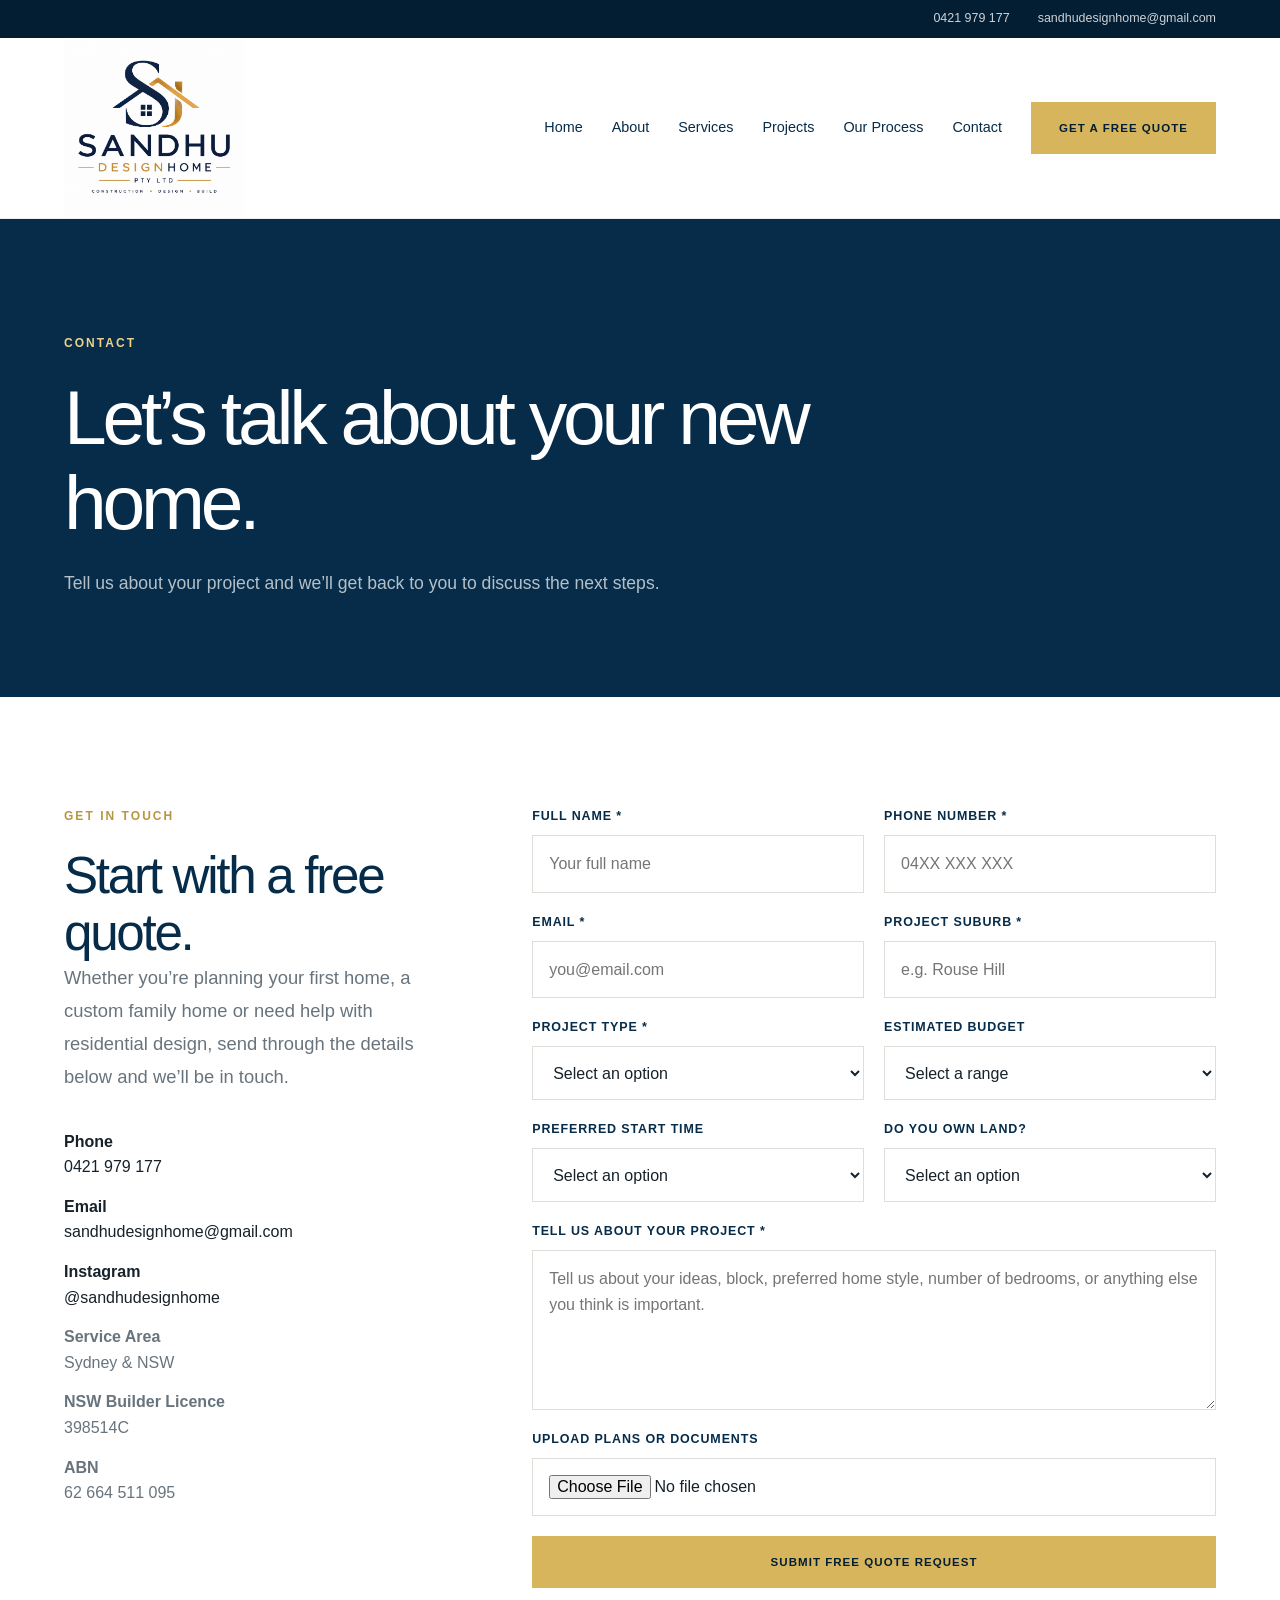
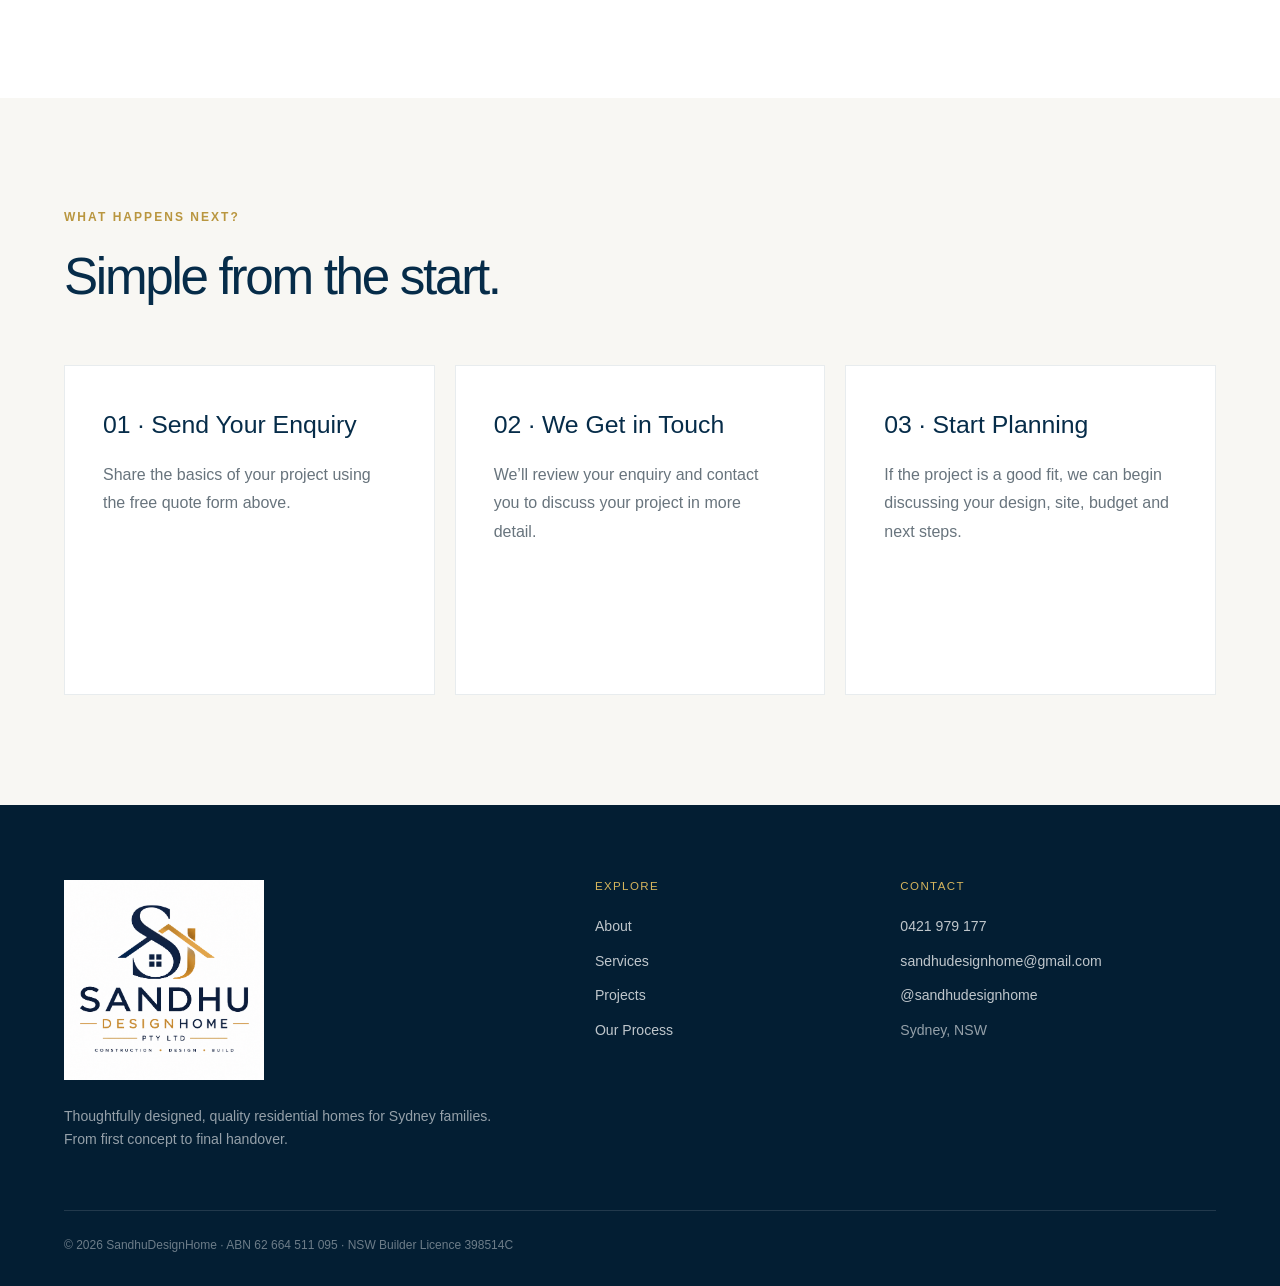
==== contact/index.html @ 260c55b7 "Add files via upload" ====
<!doctype html>
<html lang="en-AU">

<head>
    <meta charset="utf-8">
    <meta name="viewport" content="width=device-width, initial-scale=1">

    <title>Contact | SandhuDesignHome</title>

    <meta name="description"
        content="Contact SandhuDesignHome for a free quote on your new residential home build or home design project in Sydney and NSW.">

    <link rel="stylesheet" href="../assets/style.css">
</head>

<body>

    <!-- TOP BAR -->

    <div class="top">
        <div class="wrap">

            <a href="tel:+61421979177">
                0421 979 177
            </a>

            <a href="mailto:sandhudesignhome@gmail.com">
                sandhudesignhome@gmail.com
            </a>

        </div>
    </div>


    <!-- NAVIGATION -->

    <nav class="nav">

        <div class="wrap navin">

            <a class="brand" href="../">
                <img
                    src="../assets/images/logo.png"
                    alt="SandhuDesignHome">
            </a>

            <button
                class="menu"
                aria-label="Menu">
                ☰
            </button>

            <div class="links">

                <a href="../">
                    Home
                </a>

                <a href="../about/">
                    About
                </a>

                <a href="../services/">
                    Services
                </a>

                <a href="../projects/">
                    Projects
                </a>

                <a href="../process/">
                    Our Process
                </a>

                <a href="../contact/">
                    Contact
                </a>

                <a
                    class="btn"
                    href="../contact/">
                    Get a Free Quote
                </a>

            </div>

        </div>

    </nav>


    <!-- PAGE HERO -->

    <header class="page-hero">

        <div class="wrap">

            <div class="eyebrow">
                Contact
            </div>

            <h1>
                Let’s talk about
                your new home.
            </h1>

            <p>
                Tell us about your project and we’ll get back to you
                to discuss the next steps.
            </p>

        </div>

    </header>


    <!-- CONTACT + FORM -->

    <section>

        <div class="wrap quote-grid">


            <!-- CONTACT DETAILS -->

            <div class="reveal">

                <div class="eyebrow">
                    Get in touch
                </div>

                <h2>
                    Start with a free quote.
                </h2>

                <p class="lead">
                    Whether you’re planning your first home, a custom family
                    home or need help with residential design, send through
                    the details below and we’ll be in touch.
                </p>


                <div class="contact-details">

                    <a href="tel:+61421979177">
                        <strong>Phone</strong><br>
                        0421 979 177
                    </a>

                    <a href="mailto:sandhudesignhome@gmail.com">
                        <strong>Email</strong><br>
                        sandhudesignhome@gmail.com
                    </a>

                    <a
                        href="https://www.instagram.com/sandhudesignhome/"
                        target="_blank"
                        rel="noopener">

                        <strong>Instagram</strong><br>
                        @sandhudesignhome

                    </a>

                    <p>
                        <strong>Service Area</strong><br>
                        Sydney & NSW
                    </p>

                    <p>
                        <strong>NSW Builder Licence</strong><br>
                        398514C
                    </p>

                    <p>
                        <strong>ABN</strong><br>
                        62 664 511 095
                    </p>

                </div>

            </div>


            <!-- QUOTE FORM -->

            <div class="reveal">

                <form
                    class="quote-form"
                    action="https://formsubmit.co/sandhudesignhome@gmail.com"
                    method="POST"
                    enctype="multipart/form-data">


                    <!-- FORM SETTINGS -->

                    <input
                        type="hidden"
                        name="_subject"
                        value="New SandhuDesignHome Website Enquiry">

                    <input
                        type="hidden"
                        name="_template"
                        value="table">

                    <input
                        type="hidden"
                        name="_captcha"
                        value="false">


                    <!-- NAME -->

                    <div class="field">

                        <label for="name">
                            Full Name *
                        </label>

                        <input
                            type="text"
                            id="name"
                            name="Full Name"
                            required
                            autocomplete="name"
                            placeholder="Your full name">

                    </div>


                    <!-- PHONE -->

                    <div class="field">

                        <label for="phone">
                            Phone Number *
                        </label>

                        <input
                            type="tel"
                            id="phone"
                            name="Phone Number"
                            required
                            autocomplete="tel"
                            placeholder="04XX XXX XXX">

                    </div>


                    <!-- EMAIL -->

                    <div class="field">

                        <label for="email">
                            Email *
                        </label>

                        <input
                            type="email"
                            id="email"
                            name="Email"
                            required
                            autocomplete="email"
                            placeholder="you@email.com">

                    </div>


                    <!-- SUBURB -->

                    <div class="field">

                        <label for="suburb">
                            Project Suburb *
                        </label>

                        <input
                            type="text"
                            id="suburb"
                            name="Project Suburb"
                            required
                            placeholder="e.g. Rouse Hill">

                    </div>


                    <!-- PROJECT TYPE -->

                    <div class="field">

                        <label for="project-type">
                            Project Type *
                        </label>

                        <select
                            id="project-type"
                            name="Project Type"
                            required>

                            <option value="">
                                Select an option
                            </option>

                            <option>
                                New Residential Home Build
                            </option>

                            <option>
                                Home Design
                            </option>

                            <option>
                                Design + Build
                            </option>

                            <option>
                                Not Sure Yet
                            </option>

                        </select>

                    </div>


                    <!-- BUDGET -->

                    <div class="field">

                        <label for="budget">
                            Estimated Budget
                        </label>

                        <select
                            id="budget"
                            name="Estimated Budget">

                            <option value="">
                                Select a range
                            </option>

                            <option>
                                Under $400,000
                            </option>

                            <option>
                                $400,000 - $600,000
                            </option>

                            <option>
                                $600,000 - $800,000
                            </option>

                            <option>
                                $800,000 - $1,000,000
                            </option>

                            <option>
                                $1,000,000+
                            </option>

                            <option>
                                Not Sure Yet
                            </option>

                        </select>

                    </div>


                    <!-- START TIME -->

                    <div class="field">

                        <label for="start-date">
                            Preferred Start Time
                        </label>

                        <select
                            id="start-date"
                            name="Preferred Start Time">

                            <option value="">
                                Select an option
                            </option>

                            <option>
                                As Soon As Possible
                            </option>

                            <option>
                                Within 3 Months
                            </option>

                            <option>
                                3 - 6 Months
                            </option>

                            <option>
                                6 - 12 Months
                            </option>

                            <option>
                                12+ Months
                            </option>

                            <option>
                                Just Researching
                            </option>

                        </select>

                    </div>


                    <!-- LAND STATUS -->

                    <div class="field">

                        <label for="land">
                            Do You Own Land?
                        </label>

                        <select
                            id="land"
                            name="Land Status">

                            <option value="">
                                Select an option
                            </option>

                            <option>
                                Yes
                            </option>

                            <option>
                                No
                            </option>

                            <option>
                                Currently Purchasing
                            </option>

                        </select>

                    </div>


                    <!-- MESSAGE -->

                    <div class="field full">

                        <label for="message">
                            Tell Us About Your Project *
                        </label>

                        <textarea
                            id="message"
                            name="Project Details"
                            required
                            placeholder="Tell us about your ideas, block, preferred home style, number of bedrooms, or anything else you think is important."></textarea>

                    </div>


                    <!-- FILE UPLOAD -->

                    <div class="field full">

                        <label for="plans">
                            Upload Plans or Documents
                        </label>

                        <input
                            type="file"
                            id="plans"
                            name="Plans / Documents"
                            accept=".pdf,.jpg,.jpeg,.png">

                    </div>


                    <!-- SUBMIT -->

                    <div class="field full">

                        <button
                            class="btn"
                            type="submit">

                            Submit Free Quote Request

                        </button>

                    </div>

                </form>

            </div>

        </div>

    </section>


    <!-- WHAT HAPPENS NEXT -->

    <section class="soft">

        <div class="wrap">

            <div class="eyebrow">
                What happens next?
            </div>

            <h2>
                Simple from the start.
            </h2>

            <div class="cards">

                <article class="card reveal">
                    <div class="pad">

                        <h3>
                            01 · Send Your Enquiry
                        </h3>

                        <p>
                            Share the basics of your project using the
                            free quote form above.
                        </p>

                    </div>
                </article>


                <article class="card reveal">
                    <div class="pad">

                        <h3>
                            02 · We Get in Touch
                        </h3>

                        <p>
                            We’ll review your enquiry and contact you to
                            discuss your project in more detail.
                        </p>

                    </div>
                </article>


                <article class="card reveal">
                    <div class="pad">

                        <h3>
                            03 · Start Planning
                        </h3>

                        <p>
                            If the project is a good fit, we can begin
                            discussing your design, site, budget and next steps.
                        </p>

                    </div>
                </article>

            </div>

        </div>

    </section>


    <!-- FOOTER -->

    <footer class="footer">

        <div class="wrap">

            <div class="footgrid">

                <div>

                    <img
                        src="../assets/images/logo.png"
                        alt="SandhuDesignHome">

                    <p>
                        Thoughtfully designed, quality residential homes
                        for Sydney families. From first concept to final handover.
                    </p>

                </div>


                <div>

                    <h4>
                        Explore
                    </h4>

                    <a href="../about/">
                        About
                    </a>

                    <a href="../services/">
                        Services
                    </a>

                    <a href="../projects/">
                        Projects
                    </a>

                    <a href="../process/">
                        Our Process
                    </a>

                </div>


                <div>

                    <h4>
                        Contact
                    </h4>

                    <a href="tel:+61421979177">
                        0421 979 177
                    </a>

                    <a href="mailto:sandhudesignhome@gmail.com">
                        sandhudesignhome@gmail.com
                    </a>

                    <a
                        href="https://www.instagram.com/sandhudesignhome/"
                        target="_blank"
                        rel="noopener">
                        @sandhudesignhome
                    </a>

                    <p>
                        Sydney, NSW
                    </p>

                </div>

            </div>


            <div class="legal">

                © 2026 SandhuDesignHome
                · ABN 62 664 511 095
                · NSW Builder Licence 398514C

            </div>

        </div>

    </footer>


    <script src="../assets/script.js"></script>

</body>

</html>
---- assets/style.css ----
/* =========================================================
   SANDHUDESIGNHOME
   Main Website Stylesheet
   ========================================================= */


/* =========================
   BRAND VARIABLES
   ========================= */

:root {
    --navy: #062c49;
    --navy-dark: #031e33;
    --navy-light: #0c3d60;

    --gold: #d6b55d;
    --gold-dark: #b9963f;
    --gold-light: #ead28b;

    --white: #ffffff;
    --off-white: #f8f7f3;
    --soft: #f2f1ed;

    --text: #16212a;
    --muted: #68747d;
    --border: #deded8;

    --max-width: 1240px;
}


/* =========================
   RESET
   ========================= */

* {
    margin: 0;
    padding: 0;
    box-sizing: border-box;
}

html {
    scroll-behavior: smooth;
}

body {
    font-family: Arial, Helvetica, sans-serif;
    background: var(--white);
    color: var(--text);
    line-height: 1.6;
    -webkit-font-smoothing: antialiased;
}

img {
    max-width: 100%;
    display: block;
}

a {
    color: inherit;
    text-decoration: none;
}

button,
input,
textarea,
select {
    font: inherit;
}


/* =========================
   GENERAL LAYOUT
   ========================= */

.wrap {
    width: min(90%, var(--max-width));
    margin: 0 auto;
}

section {
    padding: 110px 0;
}

.soft {
    background: var(--off-white);
}


/* =========================
   TYPOGRAPHY
   ========================= */

h1,
h2,
h3,
h4 {
    color: var(--navy);
    font-weight: 500;
    line-height: 1.1;
}

h1 {
    font-size: clamp(3.3rem, 7vw, 6.8rem);
    letter-spacing: -0.055em;
}

h2 {
    font-size: clamp(2.3rem, 4vw, 4.3rem);
    letter-spacing: -0.045em;
    max-width: 850px;
}

h3 {
    font-size: 1.55rem;
}

p {
    color: var(--muted);
}

.eyebrow {
    color: var(--gold-dark);
    text-transform: uppercase;
    letter-spacing: 0.17em;
    font-size: 0.75rem;
    font-weight: 700;
    margin-bottom: 22px;
}

.lead {
    font-size: 1.15rem;
    max-width: 610px;
    line-height: 1.8;
}


/* =========================
   TOP CONTACT BAR
   ========================= */

.top {
    background: var(--navy-dark);
    color: rgba(255, 255, 255, 0.8);
    font-size: 0.78rem;
}

.top .wrap {
    min-height: 38px;
    display: flex;
    justify-content: flex-end;
    align-items: center;
    gap: 28px;
}

.top a {
    transition: color 0.25s ease;
}

.top a:hover {
    color: var(--gold);
}


/* =========================
   NAVIGATION
   ========================= */

.nav {
    background: rgba(255, 255, 255, 0.97);
    border-bottom: 1px solid rgba(6, 44, 73, 0.08);
    position: sticky;
    top: 0;
    z-index: 1000;
    backdrop-filter: blur(12px);
}

.navin {
    min-height: 88px;
    display: flex;
    align-items: center;
    justify-content: space-between;
}

.brand {
    display: flex;
    align-items: center;
}

.brand img {
    width: 180px;
    height: auto;
}

.links {
    display: flex;
    align-items: center;
    gap: 29px;
}

.links > a:not(.btn) {
    color: var(--navy);
    font-size: 0.9rem;
    position: relative;
}

.links > a:not(.btn)::after {
    content: "";
    position: absolute;
    left: 0;
    bottom: -8px;
    width: 0;
    height: 1px;
    background: var(--gold);
    transition: width 0.25s ease;
}

.links > a:not(.btn):hover::after {
    width: 100%;
}

.menu {
    display: none;
    background: transparent;
    border: 0;
    color: var(--navy);
    font-size: 1.8rem;
    cursor: pointer;
}


/* =========================
   BUTTONS
   ========================= */

.btn {
    display: inline-flex;
    align-items: center;
    justify-content: center;
    min-height: 52px;
    padding: 0 27px;

    background: var(--gold);
    color: var(--navy-dark);

    border: 1px solid var(--gold);

    text-transform: uppercase;
    letter-spacing: 0.09em;
    font-size: 0.72rem;
    font-weight: 700;

    transition:
        background 0.25s ease,
        color 0.25s ease,
        border-color 0.25s ease,
        transform 0.25s ease;
}

.btn:hover {
    background: var(--gold-dark);
    border-color: var(--gold-dark);
    transform: translateY(-2px);
}

.btn.outline {
    background: transparent;
    color: var(--white);
    border-color: rgba(255, 255, 255, 0.55);
}

.btn.outline:hover {
    background: var(--white);
    color: var(--navy);
    border-color: var(--white);
}


/* =========================
   HERO
   ========================= */

.hero {
    position: relative;
    min-height: 760px;
    display: flex;
    align-items: center;

    background:
        linear-gradient(
            90deg,
            rgba(3, 30, 51, 0.95) 0%,
            rgba(3, 30, 51, 0.82) 42%,
            rgba(3, 30, 51, 0.30) 100%
        ),
        url("images/crangan-bay-1.png");

    background-size: cover;
    background-position: center;
}

.hero::after {
    content: "";
    position: absolute;
    inset: 0;
    background:
        linear-gradient(
            180deg,
            transparent 60%,
            rgba(3, 30, 51, 0.25)
        );
    pointer-events: none;
}

.hero .content {
    position: relative;
    z-index: 2;
    padding: 100px 0;
}

.hero .eyebrow {
    color: var(--gold-light);
}

.hero h1 {
    color: var(--white);
    max-width: 900px;
}

.hero .lead {
    color: rgba(255, 255, 255, 0.82);
    margin-top: 30px;
}

.actions {
    display: flex;
    flex-wrap: wrap;
    gap: 13px;
    margin-top: 40px;
}


/* =========================
   INTRO SPLIT SECTION
   ========================= */

.split {
    display: grid;
    grid-template-columns: 0.9fr 1.1fr;
    gap: 100px;
    align-items: start;
}

.copy {
    padding-top: 25px;
}

.copy p {
    font-size: 1.08rem;
    line-height: 1.9;
    max-width: 650px;
}

.copy a {
    display: inline-block;
    margin-top: 30px;
    color: var(--navy);
    font-weight: 600;
    border-bottom: 1px solid var(--gold);
    padding-bottom: 4px;
}


/* =========================
   STATS
   ========================= */

.stats {
    margin-top: 90px;
    display: grid;
    grid-template-columns: repeat(3, 1fr);
    border-top: 1px solid var(--border);
    border-bottom: 1px solid var(--border);
}

.stat {
    padding: 36px 35px;
    color: var(--muted);
    font-size: 0.88rem;
    border-right: 1px solid var(--border);
}

.stat:first-child {
    padding-left: 0;
}

.stat:last-child {
    border-right: 0;
}

.stat strong {
    display: block;
    color: var(--navy);
    font-size: 1.5rem;
    font-weight: 500;
    margin-bottom: 7px;
}


/* =========================
   SERVICES CARDS
   ========================= */

.cards {
    display: grid;
    grid-template-columns: repeat(3, 1fr);
    gap: 20px;
    margin-top: 60px;
}

.card {
    background: var(--white);
    border: 1px solid rgba(6, 44, 73, 0.09);
    min-height: 330px;

    transition:
        transform 0.3s ease,
        box-shadow 0.3s ease,
        border-color 0.3s ease;
}

.card:hover {
    transform: translateY(-7px);
    border-color: rgba(214, 181, 93, 0.6);
    box-shadow: 0 22px 55px rgba(6, 44, 73, 0.09);
}

.card .pad {
    padding: 45px 38px;
}

.card h3 {
    margin-bottom: 22px;
}

.card p {
    line-height: 1.8;
}

.card a {
    display: inline-block;
    color: var(--navy);
    margin-top: 35px;
    font-weight: 600;
    font-size: 0.9rem;
}


/* =========================
   FEATURED PROJECT
   ========================= */

.project {
    position: relative;
    display: block;
    margin-top: 55px;
    overflow: hidden;
    background: var(--navy);
}

.project img {
    width: 100%;
    height: 650px;
    object-fit: cover;
    transition: transform 0.7s ease;
}

.project:hover img {
    transform: scale(1.025);
}

.project::after {
    content: "";
    position: absolute;
    inset: 0;
    background:
        linear-gradient(
            180deg,
            transparent 50%,
            rgba(3, 30, 51, 0.8) 100%
        );
}

.project .label {
    position: absolute;
    z-index: 2;
    left: 45px;
    bottom: 40px;
    color: var(--white);
}

.project .label strong {
    font-size: 1.75rem;
    font-weight: 500;
}

.project .label span {
    color: rgba(255, 255, 255, 0.75);
    font-size: 0.9rem;
}


/* =========================
   PROCESS
   ========================= */

.steps {
    display: grid;
    grid-template-columns: repeat(3, 1fr);
    gap: 0;
    margin-top: 65px;
    border-top: 1px solid var(--border);
    border-left: 1px solid var(--border);
}

.step {
    min-height: 250px;
    padding: 35px;
    border-right: 1px solid var(--border);
    border-bottom: 1px solid var(--border);
}

.num {
    display: block;
    color: var(--gold-dark);
    font-size: 0.78rem;
    letter-spacing: 0.15em;
    margin-bottom: 50px;
}

.step h3 {
    margin-bottom: 14px;
}

.step p {
    font-size: 0.92rem;
}


/* =========================
   CTA
   ========================= */

.cta {
    background: var(--navy);
    padding: 85px 0;
}

.cta .wrap {
    display: flex;
    align-items: center;
    justify-content: space-between;
    gap: 60px;
}

.cta h2 {
    color: var(--white);
    font-size: clamp(2.2rem, 4vw, 3.8rem);
}

.cta p {
    color: rgba(255, 255, 255, 0.68);
    margin-top: 17px;
}

.cta .eyebrow {
    color: var(--gold-light);
}


/* =========================
   FOOTER
   ========================= */

.footer {
    background: var(--navy-dark);
    color: var(--white);
    padding: 75px 0 30px;
}

.footgrid {
    display: grid;
    grid-template-columns: 2fr 1fr 1.4fr;
    gap: 80px;
}

.footgrid img {
    width: 200px;
    margin-bottom: 25px;
}

.footgrid p {
    color: rgba(255, 255, 255, 0.58);
    max-width: 430px;
    font-size: 0.88rem;
}

.footgrid h4 {
    color: var(--gold);
    text-transform: uppercase;
    letter-spacing: 0.12em;
    font-size: 0.72rem;
    margin-bottom: 22px;
}

.footgrid a {
    display: block;
    color: rgba(255, 255, 255, 0.75);
    margin-bottom: 12px;
    font-size: 0.88rem;
    transition: color 0.2s ease;
}

.footgrid a:hover {
    color: var(--gold);
}

.legal {
    border-top: 1px solid rgba(255, 255, 255, 0.12);
    margin-top: 60px;
    padding-top: 25px;
    color: rgba(255, 255, 255, 0.42);
    font-size: 0.75rem;
}


/* =========================================================
   INTERNAL PAGE HERO
   Used on About / Services / Projects / Process / Contact
   ========================================================= */

.page-hero {
    background: var(--navy);
    padding: 115px 0 100px;
}

.page-hero h1 {
    color: var(--white);
    font-size: clamp(3rem, 6vw, 5.8rem);
    max-width: 950px;
}

.page-hero p {
    color: rgba(255, 255, 255, 0.7);
    max-width: 650px;
    font-size: 1.1rem;
    margin-top: 25px;
}

.page-hero .eyebrow {
    color: var(--gold-light);
}


/* =========================
   INTERNAL CONTENT
   ========================= */

.content-grid {
    display: grid;
    grid-template-columns: 0.8fr 1.2fr;
    gap: 100px;
}

.content-grid p {
    font-size: 1.05rem;
    line-height: 1.9;
    margin-bottom: 20px;
}


/* =========================
   PROJECT GRID
   ========================= */

.project-grid {
    display: grid;
    grid-template-columns: repeat(2, 1fr);
    gap: 25px;
    margin-top: 55px;
}

.project-image {
    overflow: hidden;
}

.project-image img {
    width: 100%;
    height: 520px;
    object-fit: cover;
    transition: transform 0.6s ease;
}

.project-image:hover img {
    transform: scale(1.025);
}


/* =========================
   CONTACT / QUOTE FORM
   ========================= */

.quote-grid {
    display: grid;
    grid-template-columns: 0.7fr 1.3fr;
    gap: 100px;
}

.contact-details {
    margin-top: 35px;
}

.contact-details a,
.contact-details p {
    display: block;
    margin-bottom: 14px;
}

.quote-form {
    display: grid;
    grid-template-columns: repeat(2, 1fr);
    gap: 20px;
}

.field {
    display: flex;
    flex-direction: column;
    gap: 8px;
}

.field.full {
    grid-column: 1 / -1;
}

.field label {
    color: var(--navy);
    font-size: 0.78rem;
    font-weight: 700;
    text-transform: uppercase;
    letter-spacing: 0.07em;
}

.field input,
.field select,
.field textarea {
    width: 100%;
    border: 1px solid var(--border);
    background: var(--white);
    padding: 15px 16px;
    color: var(--text);
    outline: none;
    transition: border-color 0.2s ease;
}

.field input,
.field select {
    min-height: 54px;
}

.field textarea {
    min-height: 160px;
    resize: vertical;
}

.field input:focus,
.field select:focus,
.field textarea:focus {
    border-color: var(--gold-dark);
}

.quote-form .btn {
    cursor: pointer;
}


/* =========================
   SCROLL ANIMATION
   ========================= */

.reveal {
    opacity: 0;
    transform: translateY(25px);
    transition:
        opacity 0.7s ease,
        transform 0.7s ease;
}

.reveal.visible {
    opacity: 1;
    transform: translateY(0);
}


/* =========================================================
   TABLET
   ========================================================= */

@media (max-width: 1000px) {

    section {
        padding: 85px 0;
    }

    .links {
        gap: 18px;
    }

    .links > a:not(.btn) {
        font-size: 0.82rem;
    }

    .brand img {
        width: 155px;
    }

    .split,
    .content-grid,
    .quote-grid {
        grid-template-columns: 1fr;
        gap: 45px;
    }

    .cards {
        grid-template-columns: 1fr 1fr;
    }

    .steps {
        grid-template-columns: repeat(2, 1fr);
    }

    .footgrid {
        grid-template-columns: 1.5fr 1fr 1fr;
        gap: 40px;
    }

}


/* =========================================================
   MOBILE
   ========================================================= */

@media (max-width: 780px) {

    .wrap {
        width: min(90%, 650px);
    }

    section {
        padding: 72px 0;
    }


    /* TOP BAR */

    .top .wrap {
        justify-content: center;
        min-height: 34px;
    }

    .top a:nth-child(2) {
        display: none;
    }


    /* NAVIGATION */

    .navin {
        min-height: 75px;
    }

    .brand img {
        width: 145px;
    }

    .menu {
        display: block;
    }

    .links {
        display: none;
        position: absolute;
        top: 75px;
        left: 0;
        right: 0;

        background: var(--white);

        padding: 25px 5%;
        border-top: 1px solid var(--border);
        box-shadow: 0 18px 30px rgba(6, 44, 73, 0.08);

        flex-direction: column;
        align-items: stretch;
        gap: 0;
    }

    .links.open {
        display: flex;
    }

    .links > a {
        padding: 14px 0;
    }

    .links > a:not(.btn)::after {
        display: none;
    }

    .links .btn {
        margin-top: 10px;
    }


    /* HERO */

    .hero {
        min-height: 690px;

        background:
            linear-gradient(
                90deg,
                rgba(3, 30, 51, 0.92),
                rgba(3, 30, 51, 0.64)
            ),
            url("images/crangan-bay-1.png");

        background-size: cover;
        background-position: center;
    }

    .hero .content {
        padding: 80px 0;
    }

    h1 {
        font-size: clamp(3rem, 14vw, 4.8rem);
    }

    h2 {
        font-size: clamp(2.15rem, 10vw, 3.4rem);
    }

    .lead {
        font-size: 1rem;
    }

    .actions {
        flex-direction: column;
        align-items: flex-start;
    }


    /* STATS */

    .stats {
        grid-template-columns: 1fr;
        margin-top: 60px;
    }

    .stat,
    .stat:first-child {
        padding: 27px 0;
        border-right: 0;
        border-bottom: 1px solid var(--border);
    }

    .stat:last-child {
        border-bottom: 0;
    }


    /* CARDS */

    .cards {
        grid-template-columns: 1fr;
        margin-top: 45px;
    }

    .card {
        min-height: auto;
    }

    .card .pad {
        padding: 35px 28px;
    }


    /* PROJECT */

    .project {
        margin-top: 40px;
    }

    .project img {
        height: 480px;
    }

    .project .label {
        left: 25px;
        right: 25px;
        bottom: 25px;
    }

    .project .label strong {
        font-size: 1.4rem;
    }


    /* PROCESS */

    .steps {
        grid-template-columns: 1fr;
        margin-top: 45px;
    }

    .step {
        min-height: 210px;
        padding: 30px;
    }

    .num {
        margin-bottom: 35px;
    }


    /* CTA */

    .cta .wrap {
        flex-direction: column;
        align-items: flex-start;
        gap: 35px;
    }


    /* FOOTER */

    .footgrid {
        grid-template-columns: 1fr;
        gap: 45px;
    }

    .legal {
        line-height: 1.8;
    }


    /* INTERNAL PAGE */

    .page-hero {
        padding: 85px 0 75px;
    }

    .page-hero h1 {
        font-size: clamp(2.8rem, 13vw, 4.5rem);
    }


    /* PROJECT GRID */

    .project-grid {
        grid-template-columns: 1fr;
    }

    .project-image img {
        height: 420px;
    }


    /* FORM */

    .quote-form {
        grid-template-columns: 1fr;
    }

    .field.full {
        grid-column: auto;
    }

}


/* =========================================================
   SMALL MOBILE
   ========================================================= */

@media (max-width: 430px) {

    .hero {
        min-height: 640px;
    }

    .hero h1 {
        font-size: 3.15rem;
    }

    .btn {
        width: 100%;
    }

    .actions {
        width: 100%;
    }

    .project img {
        height: 400px;
    }

}
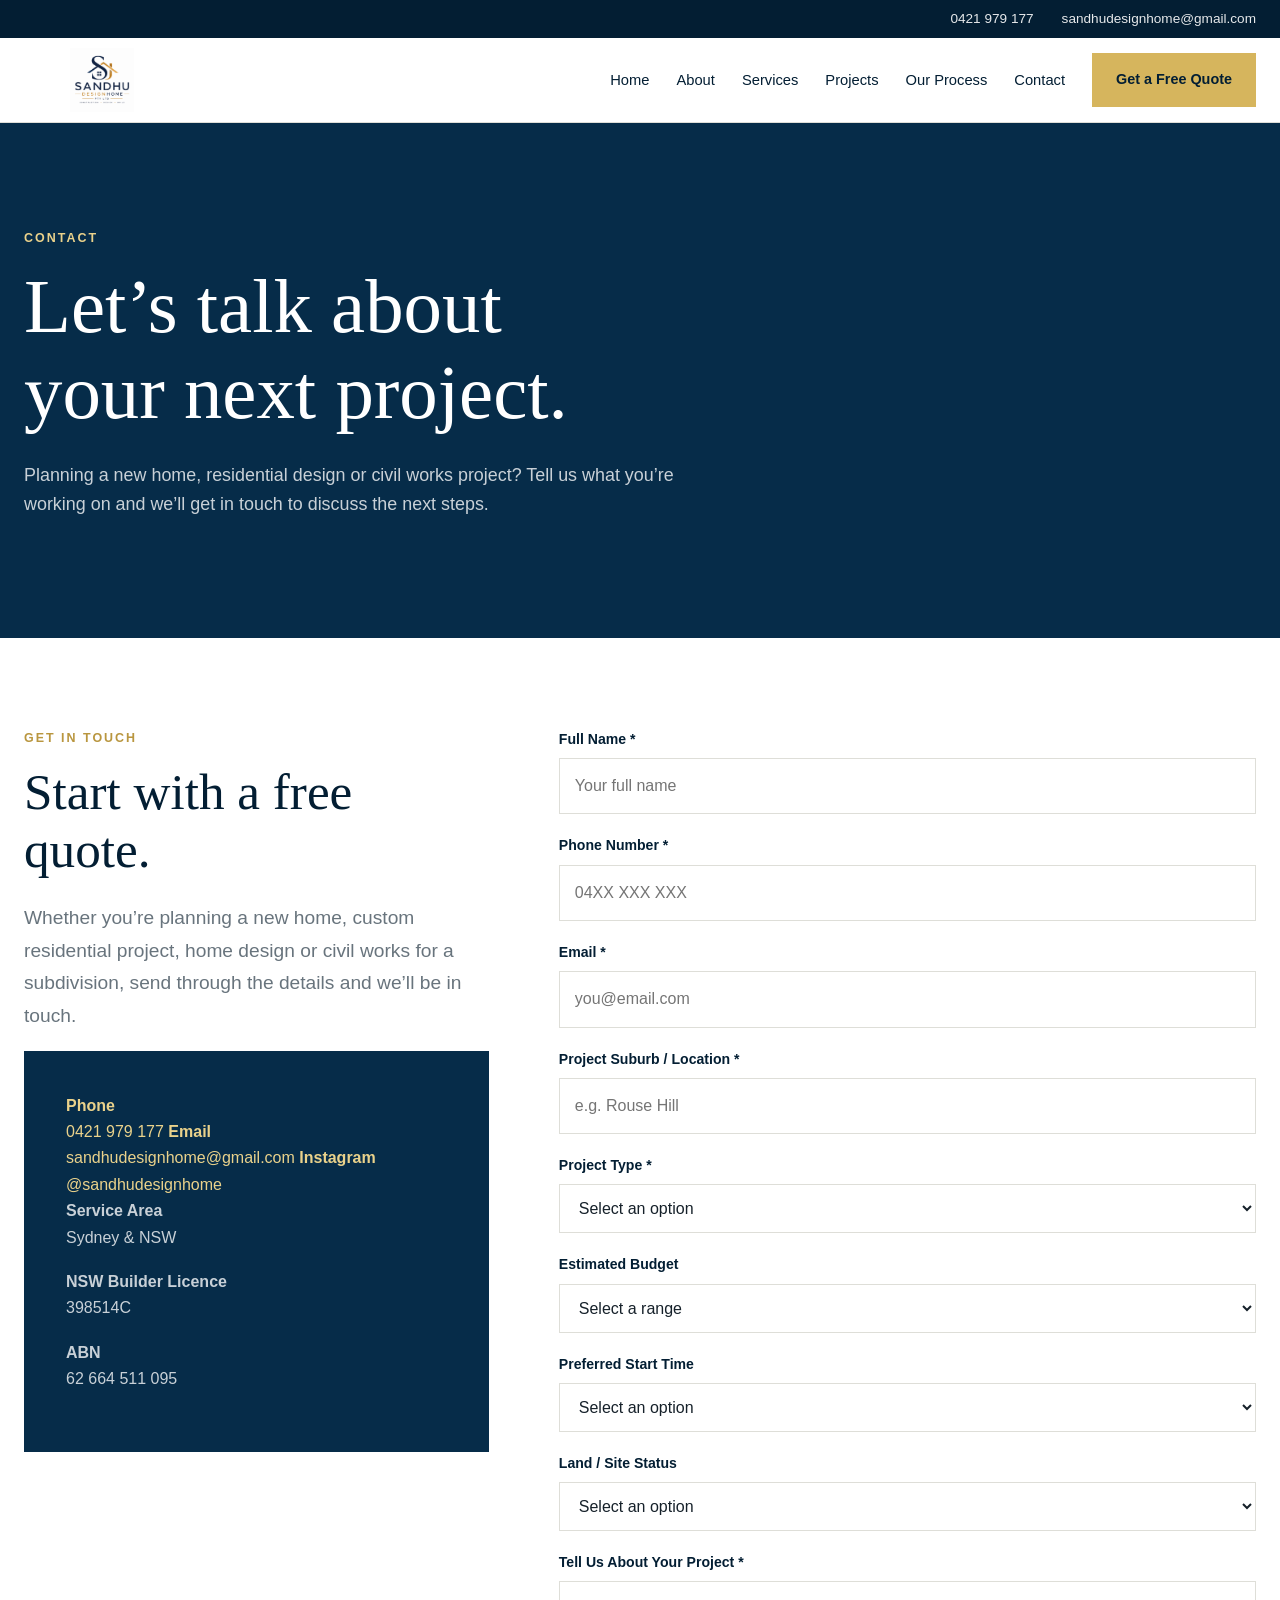
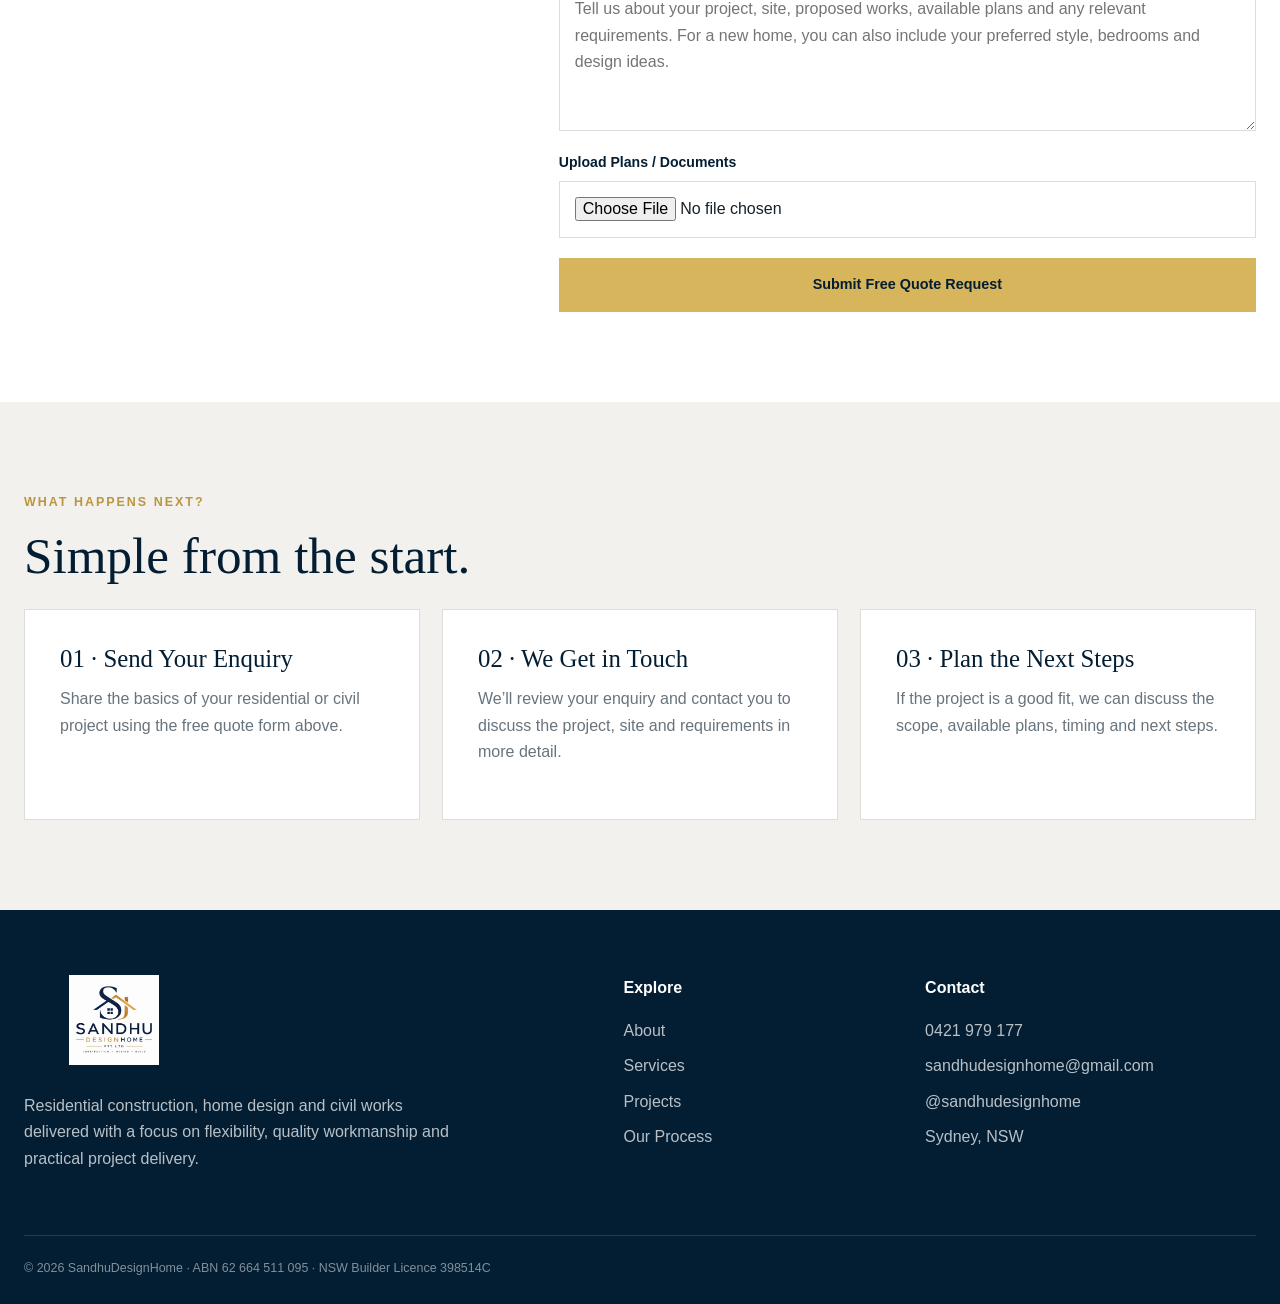
==== commit f3cba47d: "Revise contact page for updated project offerings Updated contact page with new title, description, " ====
--- a/contact/index.html
+++ b/contact/index.html
@@ -5,13 +5,15 @@
     <meta charset="utf-8">
     <meta name="viewport" content="width=device-width, initial-scale=1">
 
-    <title>Contact | SandhuDesignHome</title>
+    <title>Free Building & Civil Works Quote | SandhuDesignHome</title>
 
     <meta name="description"
-        content="Contact SandhuDesignHome for a free quote on your new residential home build or home design project in Sydney and NSW.">
+        content="Contact SandhuDesignHome for a free quote on residential construction, home design, design and build, civil works and subdivision projects across Sydney and NSW.">
 
     <link rel="stylesheet" href="../assets/style.css">
+    <link rel="icon" type="image/png" href="../assets/images/logo.png">
 </head>
+
 
 <body>
 
@@ -46,39 +48,26 @@
 
             <button
                 class="menu"
-                aria-label="Menu">
+                aria-label="Menu"
+                aria-expanded="false">
                 ☰
             </button>
 
             <div class="links">
 
-                <a href="../">
-                    Home
-                </a>
-
-                <a href="../about/">
-                    About
-                </a>
-
-                <a href="../services/">
-                    Services
-                </a>
-
-                <a href="../projects/">
-                    Projects
-                </a>
-
-                <a href="../process/">
-                    Our Process
-                </a>
-
-                <a href="../contact/">
-                    Contact
-                </a>
-
-                <a
-                    class="btn"
-                    href="../contact/">
+                <a href="../">Home</a>
+
+                <a href="../about/">About</a>
+
+                <a href="../services/">Services</a>
+
+                <a href="../projects/">Projects</a>
+
+                <a href="../process/">Our Process</a>
+
+                <a href="../contact/">Contact</a>
+
+                <a class="btn" href="../contact/">
                     Get a Free Quote
                 </a>
 
@@ -100,13 +89,14 @@
             </div>
 
             <h1>
-                Let’s talk about
-                your new home.
+                Let’s talk about<br>
+                your next project.
             </h1>
 
             <p>
-                Tell us about your project and we’ll get back to you
-                to discuss the next steps.
+                Planning a new home, residential design or civil works project?
+                Tell us what you’re working on and we’ll get in touch to discuss
+                the next steps.
             </p>
 
         </div>
@@ -114,7 +104,7 @@
     </header>
 
 
-    <!-- CONTACT + FORM -->
+    <!-- CONTACT + QUOTE FORM -->
 
     <section>
 
@@ -134,9 +124,9 @@
                 </h2>
 
                 <p class="lead">
-                    Whether you’re planning your first home, a custom family
-                    home or need help with residential design, send through
-                    the details below and we’ll be in touch.
+                    Whether you’re planning a new home, custom residential
+                    project, home design or civil works for a subdivision,
+                    send through the details and we’ll be in touch.
                 </p>
 
 
@@ -268,18 +258,18 @@
                     </div>
 
 
-                    <!-- SUBURB -->
+                    <!-- PROJECT LOCATION -->
 
                     <div class="field">
 
                         <label for="suburb">
-                            Project Suburb *
+                            Project Suburb / Location *
                         </label>
 
                         <input
                             type="text"
                             id="suburb"
-                            name="Project Suburb"
+                            name="Project Location"
                             required
                             placeholder="e.g. Rouse Hill">
 
@@ -303,19 +293,23 @@
                                 Select an option
                             </option>
 
-                            <option>
+                            <option value="New Residential Home Build">
                                 New Residential Home Build
                             </option>
 
-                            <option>
+                            <option value="Home Design">
                                 Home Design
                             </option>
 
-                            <option>
+                            <option value="Design + Build">
                                 Design + Build
                             </option>
 
-                            <option>
+                            <option value="Civil Works / Subdivision">
+                                Civil Works / Subdivision
+                            </option>
+
+                            <option value="Not Sure Yet">
                                 Not Sure Yet
                             </option>
 
@@ -340,27 +334,27 @@
                                 Select a range
                             </option>
 
-                            <option>
+                            <option value="Under $400,000">
                                 Under $400,000
                             </option>
 
-                            <option>
+                            <option value="$400,000 - $600,000">
                                 $400,000 - $600,000
                             </option>
 
-                            <option>
+                            <option value="$600,000 - $800,000">
                                 $600,000 - $800,000
                             </option>
 
-                            <option>
+                            <option value="$800,000 - $1,000,000">
                                 $800,000 - $1,000,000
                             </option>
 
-                            <option>
+                            <option value="$1,000,000+">
                                 $1,000,000+
                             </option>
 
-                            <option>
+                            <option value="Not Sure Yet">
                                 Not Sure Yet
                             </option>
 
@@ -385,27 +379,27 @@
                                 Select an option
                             </option>
 
-                            <option>
+                            <option value="As Soon As Possible">
                                 As Soon As Possible
                             </option>
 
-                            <option>
+                            <option value="Within 3 Months">
                                 Within 3 Months
                             </option>
 
-                            <option>
+                            <option value="3 - 6 Months">
                                 3 - 6 Months
                             </option>
 
-                            <option>
+                            <option value="6 - 12 Months">
                                 6 - 12 Months
                             </option>
 
-                            <option>
+                            <option value="12+ Months">
                                 12+ Months
                             </option>
 
-                            <option>
+                            <option value="Just Researching">
                                 Just Researching
                             </option>
 
@@ -414,40 +408,48 @@
                     </div>
 
 
-                    <!-- LAND STATUS -->
+                    <!-- LAND / SITE STATUS -->
 
                     <div class="field">
 
                         <label for="land">
-                            Do You Own Land?
+                            Land / Site Status
                         </label>
 
                         <select
                             id="land"
-                            name="Land Status">
+                            name="Land / Site Status">
 
                             <option value="">
                                 Select an option
                             </option>
 
-                            <option>
-                                Yes
-                            </option>
-
-                            <option>
-                                No
-                            </option>
-
-                            <option>
+                            <option value="Own the Site">
+                                Own the Site
+                            </option>
+
+                            <option value="Currently Purchasing">
                                 Currently Purchasing
                             </option>
 
+                            <option value="Project / Development Site">
+                                Project / Development Site
+                            </option>
+
+                            <option value="Not Yet Secured">
+                                Not Yet Secured
+                            </option>
+
+                            <option value="Not Applicable">
+                                Not Applicable
+                            </option>
+
                         </select>
 
                     </div>
 
 
-                    <!-- MESSAGE -->
+                    <!-- PROJECT DETAILS -->
 
                     <div class="field full">
 
@@ -459,7 +461,7 @@
                             id="message"
                             name="Project Details"
                             required
-                            placeholder="Tell us about your ideas, block, preferred home style, number of bedrooms, or anything else you think is important."></textarea>
+                            placeholder="Tell us about your project, site, proposed works, available plans and any relevant requirements. For a new home, you can also include your preferred style, bedrooms and design ideas."></textarea>
 
                     </div>
 
@@ -469,7 +471,7 @@
                     <div class="field full">
 
                         <label for="plans">
-                            Upload Plans or Documents
+                            Upload Plans / Documents
                         </label>
 
                         <input
@@ -518,9 +520,11 @@
                 Simple from the start.
             </h2>
 
+
             <div class="cards">
 
                 <article class="card reveal">
+
                     <div class="pad">
 
                         <h3>
@@ -528,15 +532,17 @@
                         </h3>
 
                         <p>
-                            Share the basics of your project using the
-                            free quote form above.
+                            Share the basics of your residential or civil
+                            project using the free quote form above.
                         </p>
 
                     </div>
+
                 </article>
 
 
                 <article class="card reveal">
+
                     <div class="pad">
 
                         <h3>
@@ -545,26 +551,31 @@
 
                         <p>
                             We’ll review your enquiry and contact you to
-                            discuss your project in more detail.
+                            discuss the project, site and requirements in
+                            more detail.
                         </p>
 
                     </div>
+
                 </article>
 
 
                 <article class="card reveal">
+
                     <div class="pad">
 
                         <h3>
-                            03 · Start Planning
+                            03 · Plan the Next Steps
                         </h3>
 
                         <p>
-                            If the project is a good fit, we can begin
-                            discussing your design, site, budget and next steps.
+                            If the project is a good fit, we can discuss
+                            the scope, available plans, timing and next
+                            steps.
                         </p>
 
                     </div>
+
                 </article>
 
             </div>
@@ -581,6 +592,7 @@
         <div class="wrap">
 
             <div class="footgrid">
+
 
                 <div>
 
@@ -589,8 +601,9 @@
                         alt="SandhuDesignHome">
 
                     <p>
-                        Thoughtfully designed, quality residential homes
-                        for Sydney families. From first concept to final handover.
+                        Residential construction, home design and civil
+                        works delivered with a focus on flexibility,
+                        quality workmanship and practical project delivery.
                     </p>
 
                 </div>
@@ -639,7 +652,9 @@
                         href="https://www.instagram.com/sandhudesignhome/"
                         target="_blank"
                         rel="noopener">
+
                         @sandhudesignhome
+
                     </a>
 
                     <p>
@@ -668,4 +683,4 @@
 
 </body>
 
-</html>+</html>
--- a/assets/style.css
+++ b/assets/style.css
@@ -1,14 +1,9 @@
-/* =========================================================
+/* =========================================
    SANDHUDESIGNHOME
-   Main Website Stylesheet
-   ========================================================= */
-
-
-/* =========================
-   BRAND VARIABLES
-   ========================= */
+========================================= */
 
 :root {
+
     --navy: #062c49;
     --navy-dark: #031e33;
     --navy-light: #0c3d60;
@@ -29,9 +24,9 @@
 }
 
 
-/* =========================
+/* =========================================
    RESET
-   ========================= */
+========================================= */
 
 * {
     margin: 0;
@@ -45,15 +40,13 @@
 
 body {
     font-family: Arial, Helvetica, sans-serif;
+    color: var(--text);
     background: var(--white);
-    color: var(--text);
-    line-height: 1.6;
-    -webkit-font-smoothing: antialiased;
+    line-height: 1.65;
 }
 
 img {
     max-width: 100%;
-    display: block;
 }
 
 a {
@@ -69,117 +62,116 @@
 }
 
 
-/* =========================
-   GENERAL LAYOUT
-   ========================= */
+/* =========================================
+   GLOBAL LAYOUT
+========================================= */
 
 .wrap {
-    width: min(90%, var(--max-width));
+    width: min(calc(100% - 48px), var(--max-width));
     margin: 0 auto;
 }
 
 section {
-    padding: 110px 0;
+    padding: 90px 0;
 }
 
 .soft {
-    background: var(--off-white);
-}
-
-
-/* =========================
-   TYPOGRAPHY
-   ========================= */
+    background: var(--soft);
+}
+
+.eyebrow {
+    color: var(--gold-dark);
+    font-size: 0.78rem;
+    font-weight: 700;
+    text-transform: uppercase;
+    letter-spacing: 0.16em;
+    margin-bottom: 15px;
+}
 
 h1,
 h2,
-h3,
-h4 {
-    color: var(--navy);
+h3 {
+    font-family: Georgia, "Times New Roman", serif;
+    color: var(--navy-dark);
+    line-height: 1.12;
     font-weight: 500;
-    line-height: 1.1;
 }
 
 h1 {
-    font-size: clamp(3.3rem, 7vw, 6.8rem);
-    letter-spacing: -0.055em;
+    font-size: clamp(3rem, 6vw, 5.8rem);
 }
 
 h2 {
-    font-size: clamp(2.3rem, 4vw, 4.3rem);
-    letter-spacing: -0.045em;
-    max-width: 850px;
+    font-size: clamp(2.2rem, 4vw, 3.6rem);
+    margin-bottom: 24px;
 }
 
 h3 {
     font-size: 1.55rem;
+    margin-bottom: 14px;
 }
 
 p {
+    margin-bottom: 18px;
+}
+
+.lead {
+    font-size: 1.2rem;
+    line-height: 1.7;
     color: var(--muted);
 }
 
-.eyebrow {
-    color: var(--gold-dark);
-    text-transform: uppercase;
-    letter-spacing: 0.17em;
-    font-size: 0.75rem;
-    font-weight: 700;
-    margin-bottom: 22px;
-}
-
-.lead {
-    font-size: 1.15rem;
-    max-width: 610px;
-    line-height: 1.8;
-}
-
-
-/* =========================
-   TOP CONTACT BAR
-   ========================= */
+.copy p,
+.content-grid p {
+    color: var(--muted);
+}
+
+
+/* =========================================
+   TOP BAR
+========================================= */
 
 .top {
     background: var(--navy-dark);
-    color: rgba(255, 255, 255, 0.8);
-    font-size: 0.78rem;
+    color: var(--white);
+    font-size: 0.85rem;
 }
 
 .top .wrap {
-    min-height: 38px;
     display: flex;
     justify-content: flex-end;
+    gap: 28px;
+    min-height: 38px;
     align-items: center;
-    gap: 28px;
 }
 
 .top a {
-    transition: color 0.25s ease;
+    opacity: 0.9;
 }
 
 .top a:hover {
-    color: var(--gold);
-}
-
-
-/* =========================
+    color: var(--gold-light);
+}
+
+
+/* =========================================
    NAVIGATION
-   ========================= */
+========================================= */
 
 .nav {
-    background: rgba(255, 255, 255, 0.97);
-    border-bottom: 1px solid rgba(6, 44, 73, 0.08);
+    background: rgba(255, 255, 255, 0.98);
+    border-bottom: 1px solid var(--border);
     position: sticky;
     top: 0;
     z-index: 1000;
-    backdrop-filter: blur(12px);
 }
 
 .navin {
-    min-height: 88px;
+    min-height: 84px;
     display: flex;
     align-items: center;
     justify-content: space-between;
+    gap: 30px;
 }
 
 .brand {
@@ -188,19 +180,20 @@
 }
 
 .brand img {
-    width: 180px;
-    height: auto;
+    width: 155px;
+    height: 64px;
+    object-fit: contain;
 }
 
 .links {
     display: flex;
     align-items: center;
-    gap: 29px;
+    gap: 27px;
 }
 
 .links > a:not(.btn) {
-    color: var(--navy);
-    font-size: 0.9rem;
+    font-size: 0.92rem;
+    color: var(--navy-dark);
     position: relative;
 }
 
@@ -208,10 +201,10 @@
     content: "";
     position: absolute;
     left: 0;
-    bottom: -8px;
+    bottom: -7px;
     width: 0;
     height: 1px;
-    background: var(--gold);
+    background: var(--gold-dark);
     transition: width 0.25s ease;
 }
 
@@ -223,160 +216,143 @@
     display: none;
     background: transparent;
     border: 0;
-    color: var(--navy);
-    font-size: 1.8rem;
+    color: var(--navy-dark);
+    font-size: 1.7rem;
     cursor: pointer;
 }
 
 
-/* =========================
+/* =========================================
    BUTTONS
-   ========================= */
+========================================= */
 
 .btn {
     display: inline-flex;
+    justify-content: center;
     align-items: center;
-    justify-content: center;
-    min-height: 52px;
-    padding: 0 27px;
+
+    padding: 14px 23px;
 
     background: var(--gold);
     color: var(--navy-dark);
 
+    font-weight: 700;
+    font-size: 0.9rem;
+
     border: 1px solid var(--gold);
-
-    text-transform: uppercase;
-    letter-spacing: 0.09em;
-    font-size: 0.72rem;
-    font-weight: 700;
-
-    transition:
-        background 0.25s ease,
-        color 0.25s ease,
-        border-color 0.25s ease,
-        transform 0.25s ease;
+    transition: 0.25s ease;
 }
 
 .btn:hover {
     background: var(--gold-dark);
     border-color: var(--gold-dark);
-    transform: translateY(-2px);
-}
-
-.btn.outline {
-    background: transparent;
-    color: var(--white);
-    border-color: rgba(255, 255, 255, 0.55);
-}
-
-.btn.outline:hover {
-    background: var(--white);
-    color: var(--navy);
-    border-color: var(--white);
-}
-
-
-/* =========================
-   HERO
-   ========================= */
+    color: var(--white);
+}
+
+
+/* =========================================
+   HOMEPAGE HERO
+========================================= */
 
 .hero {
-    position: relative;
-    min-height: 760px;
+    min-height: 700px;
+
     display: flex;
     align-items: center;
+
+    position: relative;
+
+    color: var(--white);
 
     background:
         linear-gradient(
             90deg,
-            rgba(3, 30, 51, 0.95) 0%,
-            rgba(3, 30, 51, 0.82) 42%,
-            rgba(3, 30, 51, 0.30) 100%
+            rgba(3, 30, 51, 0.92),
+            rgba(3, 30, 51, 0.5)
         ),
-        url("images/crangan-bay-1.png");
-
-    background-size: cover;
-    background-position: center;
-}
-
-.hero::after {
-    content: "";
-    position: absolute;
-    inset: 0;
-    background:
-        linear-gradient(
-            180deg,
-            transparent 60%,
-            rgba(3, 30, 51, 0.25)
-        );
-    pointer-events: none;
-}
-
-.hero .content {
+        url("images/crangan-bay-1.jpeg")
+        center / cover no-repeat;
+}
+
+.hero .wrap {
     position: relative;
     z-index: 2;
-    padding: 100px 0;
+}
+
+.hero h1 {
+    color: var(--white);
+    max-width: 850px;
 }
 
 .hero .eyebrow {
     color: var(--gold-light);
 }
 
-.hero h1 {
-    color: var(--white);
-    max-width: 900px;
-}
-
 .hero .lead {
-    color: rgba(255, 255, 255, 0.82);
+    color: rgba(255, 255, 255, 0.86);
+    max-width: 680px;
+    margin-top: 25px;
+}
+
+.hero-actions {
     margin-top: 30px;
-}
-
-.actions {
     display: flex;
+    gap: 14px;
     flex-wrap: wrap;
-    gap: 13px;
-    margin-top: 40px;
-}
-
-
-/* =========================
-   INTRO SPLIT SECTION
-   ========================= */
+}
+
+
+/* =========================================
+   INTERNAL PAGE HERO
+========================================= */
+
+.page-hero {
+    background: var(--navy);
+    color: var(--white);
+    padding: 105px 0 100px;
+}
+
+.page-hero h1 {
+    color: var(--white);
+    max-width: 820px;
+}
+
+.page-hero p {
+    max-width: 690px;
+    font-size: 1.12rem;
+    margin-top: 25px;
+    color: rgba(255, 255, 255, 0.78);
+}
+
+.page-hero .eyebrow {
+    color: var(--gold-light);
+}
+
+
+/* =========================================
+   CONTENT GRIDS
+========================================= */
+
+.content-grid {
+    display: grid;
+    grid-template-columns: 0.85fr 1.15fr;
+    gap: 80px;
+    align-items: start;
+}
 
 .split {
     display: grid;
-    grid-template-columns: 0.9fr 1.1fr;
-    gap: 100px;
+    grid-template-columns: 1fr 1fr;
+    gap: 75px;
     align-items: start;
 }
 
-.copy {
-    padding-top: 25px;
-}
-
-.copy p {
-    font-size: 1.08rem;
-    line-height: 1.9;
-    max-width: 650px;
-}
-
-.copy a {
-    display: inline-block;
-    margin-top: 30px;
-    color: var(--navy);
-    font-weight: 600;
-    border-bottom: 1px solid var(--gold);
-    padding-bottom: 4px;
-}
-
-
-/* =========================
-   STATS
-   ========================= */
+
+/* =========================================
+   STAT CARDS
+========================================= */
 
 .stats {
-    margin-top: 90px;
     display: grid;
     grid-template-columns: repeat(3, 1fr);
     border-top: 1px solid var(--border);
@@ -384,392 +360,265 @@
 }
 
 .stat {
-    padding: 36px 35px;
+    padding: 27px 30px;
     color: var(--muted);
-    font-size: 0.88rem;
-    border-right: 1px solid var(--border);
-}
-
-.stat:first-child {
-    padding-left: 0;
-}
-
-.stat:last-child {
-    border-right: 0;
+    font-size: 0.9rem;
+}
+
+.stat + .stat {
+    border-left: 1px solid var(--border);
 }
 
 .stat strong {
     display: block;
+    font-family: Georgia, "Times New Roman", serif;
     color: var(--navy);
-    font-size: 1.5rem;
-    font-weight: 500;
-    margin-bottom: 7px;
-}
-
-
-/* =========================
-   SERVICES CARDS
-   ========================= */
+    font-size: 1.25rem;
+    margin-bottom: 4px;
+}
+
+
+/* =========================================
+   CARDS
+========================================= */
 
 .cards {
+    display: grid;
+    grid-template-columns: repeat(3, 1fr);
+    gap: 22px;
+}
+
+.card {
+    padding: 35px;
+    border: 1px solid var(--border);
+    background: var(--white);
+}
+
+.card p {
+    color: var(--muted);
+}
+
+
+/* =========================================
+   PROJECTS
+========================================= */
+
+.project-showcase {
+    padding-top: 100px;
+    padding-bottom: 105px;
+}
+
+.project-heading {
+    display: flex;
+    justify-content: space-between;
+    align-items: flex-end;
+    gap: 40px;
+    margin-bottom: 38px;
+}
+
+.project-heading h2 {
+    margin-bottom: 0;
+}
+
+.project-location {
+    font-size: 0.82rem;
+    text-transform: uppercase;
+    letter-spacing: 0.13em;
+    color: var(--muted);
+    padding-bottom: 8px;
+}
+
+
+/* DESCRIPTION */
+
+.project-description {
+    max-width: 1050px;
+    margin: 45px 0 50px;
+
+    display: grid;
+    grid-template-columns: repeat(2, 1fr);
+    gap: 55px;
+}
+
+.project-description p {
+    color: var(--muted);
+    margin: 0;
+}
+
+
+/* =========================================
+   PROJECT IMAGE GALLERY
+========================================= */
+
+.portfolio-gallery {
+    display: grid;
+    gap: 18px;
+}
+
+.gallery-three {
+    grid-template-columns: 1.4fr 1fr 1fr;
+}
+
+.gallery-four {
+    grid-template-columns: repeat(2, 1fr);
+}
+
+.portfolio-photo {
+    margin: 0;
+    position: relative;
+    overflow: hidden;
+
+    min-height: 390px;
+
+    background: #ddd;
+}
+
+.portfolio-photo img {
+    display: block;
+
+    width: 100%;
+    height: 100%;
+
+    min-height: 390px;
+
+    object-fit: cover;
+
+    transition:
+        transform 0.45s ease,
+        filter 0.45s ease;
+}
+
+.portfolio-photo:hover img {
+    transform: scale(1.025);
+}
+
+
+/* Make featured image taller */
+
+.gallery-three .large {
+    min-height: 520px;
+}
+
+.gallery-three .large img {
+    min-height: 520px;
+}
+
+
+/* Austral grid */
+
+.gallery-four .portfolio-photo {
+    min-height: 450px;
+}
+
+.gallery-four .portfolio-photo img {
+    min-height: 450px;
+}
+
+
+/* =========================================
+   GENERIC PROJECT GRID
+========================================= */
+
+.project-grid {
+    display: grid;
+    grid-template-columns: repeat(2, 1fr);
+    gap: 20px;
+}
+
+.project-image {
+    overflow: hidden;
+}
+
+.project-image img {
+    width: 100%;
+    height: 420px;
+    object-fit: cover;
+    display: block;
+}
+
+
+/* =========================================
+   PROCESS
+========================================= */
+
+.steps {
     display: grid;
     grid-template-columns: repeat(3, 1fr);
     gap: 20px;
-    margin-top: 60px;
-}
-
-.card {
-    background: var(--white);
-    border: 1px solid rgba(6, 44, 73, 0.09);
-    min-height: 330px;
-
-    transition:
-        transform 0.3s ease,
-        box-shadow 0.3s ease,
-        border-color 0.3s ease;
-}
-
-.card:hover {
-    transform: translateY(-7px);
-    border-color: rgba(214, 181, 93, 0.6);
-    box-shadow: 0 22px 55px rgba(6, 44, 73, 0.09);
-}
-
-.card .pad {
-    padding: 45px 38px;
-}
-
-.card h3 {
-    margin-bottom: 22px;
-}
-
-.card p {
-    line-height: 1.8;
-}
-
-.card a {
-    display: inline-block;
-    color: var(--navy);
-    margin-top: 35px;
-    font-weight: 600;
-    font-size: 0.9rem;
-}
-
-
-/* =========================
-   FEATURED PROJECT
-   ========================= */
-
-.project {
-    position: relative;
-    display: block;
-    margin-top: 55px;
-    overflow: hidden;
+}
+
+.step {
+    border-top: 2px solid var(--gold);
+    padding: 28px 10px 20px 0;
+}
+
+.step-number {
+    color: var(--gold-dark);
+    font-size: 0.8rem;
+    letter-spacing: 0.15em;
+    margin-bottom: 10px;
+}
+
+
+/* =========================================
+   CONTACT PAGE
+========================================= */
+
+.quote-grid {
+    display: grid;
+    grid-template-columns: 0.8fr 1.2fr;
+    gap: 70px;
+    align-items: start;
+}
+
+.contact-details {
     background: var(--navy);
-}
-
-.project img {
-    width: 100%;
-    height: 650px;
-    object-fit: cover;
-    transition: transform 0.7s ease;
-}
-
-.project:hover img {
-    transform: scale(1.025);
-}
-
-.project::after {
-    content: "";
-    position: absolute;
-    inset: 0;
-    background:
-        linear-gradient(
-            180deg,
-            transparent 50%,
-            rgba(3, 30, 51, 0.8) 100%
-        );
-}
-
-.project .label {
-    position: absolute;
-    z-index: 2;
-    left: 45px;
-    bottom: 40px;
-    color: var(--white);
-}
-
-.project .label strong {
-    font-size: 1.75rem;
-    font-weight: 500;
-}
-
-.project .label span {
-    color: rgba(255, 255, 255, 0.75);
-    font-size: 0.9rem;
-}
-
-
-/* =========================
-   PROCESS
-   ========================= */
-
-.steps {
-    display: grid;
-    grid-template-columns: repeat(3, 1fr);
-    gap: 0;
-    margin-top: 65px;
-    border-top: 1px solid var(--border);
-    border-left: 1px solid var(--border);
-}
-
-.step {
-    min-height: 250px;
-    padding: 35px;
-    border-right: 1px solid var(--border);
-    border-bottom: 1px solid var(--border);
-}
-
-.num {
-    display: block;
-    color: var(--gold-dark);
-    font-size: 0.78rem;
-    letter-spacing: 0.15em;
-    margin-bottom: 50px;
-}
-
-.step h3 {
-    margin-bottom: 14px;
-}
-
-.step p {
-    font-size: 0.92rem;
-}
-
-
-/* =========================
-   CTA
-   ========================= */
-
-.cta {
-    background: var(--navy);
-    padding: 85px 0;
-}
-
-.cta .wrap {
-    display: flex;
-    align-items: center;
-    justify-content: space-between;
-    gap: 60px;
-}
-
-.cta h2 {
-    color: var(--white);
-    font-size: clamp(2.2rem, 4vw, 3.8rem);
-}
-
-.cta p {
-    color: rgba(255, 255, 255, 0.68);
-    margin-top: 17px;
-}
-
-.cta .eyebrow {
+    color: var(--white);
+    padding: 42px;
+}
+
+.contact-details h2,
+.contact-details h3 {
+    color: var(--white);
+}
+
+.contact-details p {
+    color: rgba(255, 255, 255, 0.78);
+}
+
+.contact-details a {
     color: var(--gold-light);
 }
 
-
-/* =========================
-   FOOTER
-   ========================= */
-
-.footer {
-    background: var(--navy-dark);
-    color: var(--white);
-    padding: 75px 0 30px;
-}
-
-.footgrid {
-    display: grid;
-    grid-template-columns: 2fr 1fr 1.4fr;
-    gap: 80px;
-}
-
-.footgrid img {
-    width: 200px;
-    margin-bottom: 25px;
-}
-
-.footgrid p {
-    color: rgba(255, 255, 255, 0.58);
-    max-width: 430px;
+.quote-form {
+    display: grid;
+    gap: 20px;
+}
+
+.field {
+    display: grid;
+    gap: 7px;
+}
+
+.field label {
     font-size: 0.88rem;
-}
-
-.footgrid h4 {
-    color: var(--gold);
-    text-transform: uppercase;
-    letter-spacing: 0.12em;
-    font-size: 0.72rem;
-    margin-bottom: 22px;
-}
-
-.footgrid a {
-    display: block;
-    color: rgba(255, 255, 255, 0.75);
-    margin-bottom: 12px;
-    font-size: 0.88rem;
-    transition: color 0.2s ease;
-}
-
-.footgrid a:hover {
-    color: var(--gold);
-}
-
-.legal {
-    border-top: 1px solid rgba(255, 255, 255, 0.12);
-    margin-top: 60px;
-    padding-top: 25px;
-    color: rgba(255, 255, 255, 0.42);
-    font-size: 0.75rem;
-}
-
-
-/* =========================================================
-   INTERNAL PAGE HERO
-   Used on About / Services / Projects / Process / Contact
-   ========================================================= */
-
-.page-hero {
-    background: var(--navy);
-    padding: 115px 0 100px;
-}
-
-.page-hero h1 {
-    color: var(--white);
-    font-size: clamp(3rem, 6vw, 5.8rem);
-    max-width: 950px;
-}
-
-.page-hero p {
-    color: rgba(255, 255, 255, 0.7);
-    max-width: 650px;
-    font-size: 1.1rem;
-    margin-top: 25px;
-}
-
-.page-hero .eyebrow {
-    color: var(--gold-light);
-}
-
-
-/* =========================
-   INTERNAL CONTENT
-   ========================= */
-
-.content-grid {
-    display: grid;
-    grid-template-columns: 0.8fr 1.2fr;
-    gap: 100px;
-}
-
-.content-grid p {
-    font-size: 1.05rem;
-    line-height: 1.9;
-    margin-bottom: 20px;
-}
-
-
-/* =========================
-   PROJECT GRID
-   ========================= */
-
-.project-grid {
-    display: grid;
-    grid-template-columns: repeat(2, 1fr);
-    gap: 25px;
-    margin-top: 55px;
-}
-
-.project-image {
-    overflow: hidden;
-}
-
-.project-image img {
-    width: 100%;
-    height: 520px;
-    object-fit: cover;
-    transition: transform 0.6s ease;
-}
-
-.project-image:hover img {
-    transform: scale(1.025);
-}
-
-
-/* =========================
-   CONTACT / QUOTE FORM
-   ========================= */
-
-.quote-grid {
-    display: grid;
-    grid-template-columns: 0.7fr 1.3fr;
-    gap: 100px;
-}
-
-.contact-details {
-    margin-top: 35px;
-}
-
-.contact-details a,
-.contact-details p {
-    display: block;
-    margin-bottom: 14px;
-}
-
-.quote-form {
-    display: grid;
-    grid-template-columns: repeat(2, 1fr);
-    gap: 20px;
-}
-
-.field {
-    display: flex;
-    flex-direction: column;
-    gap: 8px;
-}
-
-.field.full {
-    grid-column: 1 / -1;
-}
-
-.field label {
-    color: var(--navy);
-    font-size: 0.78rem;
     font-weight: 700;
-    text-transform: uppercase;
-    letter-spacing: 0.07em;
+    color: var(--navy-dark);
 }
 
 .field input,
 .field select,
 .field textarea {
     width: 100%;
+
+    padding: 14px 15px;
+
     border: 1px solid var(--border);
     background: var(--white);
-    padding: 15px 16px;
+
     color: var(--text);
+
     outline: none;
-    transition: border-color 0.2s ease;
-}
-
-.field input,
-.field select {
-    min-height: 54px;
-}
-
-.field textarea {
-    min-height: 160px;
-    resize: vertical;
 }
 
 .field input:focus,
@@ -778,21 +627,104 @@
     border-color: var(--gold-dark);
 }
 
-.quote-form .btn {
-    cursor: pointer;
-}
-
-
-/* =========================
-   SCROLL ANIMATION
-   ========================= */
+.field textarea {
+    min-height: 150px;
+    resize: vertical;
+}
+
+
+/* =========================================
+   CTA
+========================================= */
+
+.cta {
+    background: var(--navy);
+    color: var(--white);
+}
+
+.cta .wrap {
+    display: flex;
+    justify-content: space-between;
+    align-items: center;
+    gap: 50px;
+}
+
+.cta h2 {
+    color: var(--white);
+    margin-bottom: 10px;
+}
+
+.cta p {
+    color: rgba(255, 255, 255, 0.75);
+    margin: 0;
+}
+
+.cta .eyebrow {
+    color: var(--gold-light);
+}
+
+
+/* =========================================
+   FOOTER
+========================================= */
+
+.footer {
+    background: var(--navy-dark);
+    color: rgba(255, 255, 255, 0.72);
+    padding: 65px 0 25px;
+}
+
+.footgrid {
+    display: grid;
+    grid-template-columns: 1.6fr 0.7fr 1fr;
+    gap: 70px;
+}
+
+.footgrid img {
+    width: 180px;
+    max-height: 90px;
+    object-fit: contain;
+    margin-bottom: 20px;
+}
+
+.footgrid h4 {
+    color: var(--white);
+    margin-bottom: 17px;
+}
+
+.footgrid a {
+    display: block;
+    margin-bottom: 9px;
+}
+
+.footgrid a:hover {
+    color: var(--gold-light);
+}
+
+.footgrid p {
+    max-width: 430px;
+}
+
+.legal {
+    border-top: 1px solid rgba(255, 255, 255, 0.13);
+    margin-top: 45px;
+    padding-top: 22px;
+
+    font-size: 0.78rem;
+    color: rgba(255, 255, 255, 0.5);
+}
+
+
+/* =========================================
+   REVEAL ANIMATION
+========================================= */
 
 .reveal {
     opacity: 0;
-    transform: translateY(25px);
+    transform: translateY(22px);
     transition:
-        opacity 0.7s ease,
-        transform 0.7s ease;
+        opacity 0.65s ease,
+        transform 0.65s ease;
 }
 
 .reveal.visible {
@@ -801,63 +733,54 @@
 }
 
 
-/* =========================================================
+/* =========================================
    TABLET
-   ========================================================= */
+========================================= */
 
 @media (max-width: 1000px) {
 
-    section {
-        padding: 85px 0;
-    }
-
-    .links {
-        gap: 18px;
-    }
-
-    .links > a:not(.btn) {
-        font-size: 0.82rem;
-    }
-
-    .brand img {
-        width: 155px;
-    }
-
+    .content-grid,
     .split,
-    .content-grid,
     .quote-grid {
         grid-template-columns: 1fr;
-        gap: 45px;
+        gap: 40px;
     }
 
     .cards {
-        grid-template-columns: 1fr 1fr;
+        grid-template-columns: repeat(2, 1fr);
     }
 
     .steps {
         grid-template-columns: repeat(2, 1fr);
     }
 
-    .footgrid {
-        grid-template-columns: 1.5fr 1fr 1fr;
-        gap: 40px;
-    }
-
-}
-
-
-/* =========================================================
+    .gallery-three {
+        grid-template-columns: repeat(2, 1fr);
+    }
+
+    .gallery-three .large {
+        grid-column: 1 / -1;
+    }
+
+    .project-description {
+        gap: 30px;
+    }
+
+}
+
+
+/* =========================================
    MOBILE
-   ========================================================= */
+========================================= */
 
 @media (max-width: 780px) {
 
     .wrap {
-        width: min(90%, 650px);
+        width: min(calc(100% - 32px), var(--max-width));
     }
 
     section {
-        padding: 72px 0;
+        padding: 65px 0;
     }
 
 
@@ -865,22 +788,21 @@
 
     .top .wrap {
         justify-content: center;
-        min-height: 34px;
-    }
-
-    .top a:nth-child(2) {
-        display: none;
-    }
-
-
-    /* NAVIGATION */
+        gap: 10px 18px;
+        flex-wrap: wrap;
+        padding: 7px 0;
+    }
+
+
+    /* NAV */
 
     .navin {
-        min-height: 75px;
+        min-height: 72px;
     }
 
     .brand img {
-        width: 145px;
+        width: 130px;
+        height: 56px;
     }
 
     .menu {
@@ -889,75 +811,40 @@
 
     .links {
         display: none;
+
         position: absolute;
-        top: 75px;
+        top: 100%;
         left: 0;
         right: 0;
 
         background: var(--white);
 
-        padding: 25px 5%;
-        border-top: 1px solid var(--border);
-        box-shadow: 0 18px 30px rgba(6, 44, 73, 0.08);
+        padding: 25px 25px 30px;
+
+        border-bottom: 1px solid var(--border);
 
         flex-direction: column;
         align-items: stretch;
-        gap: 0;
+        gap: 19px;
     }
 
     .links.open {
         display: flex;
     }
 
-    .links > a {
-        padding: 14px 0;
-    }
-
-    .links > a:not(.btn)::after {
-        display: none;
-    }
-
     .links .btn {
-        margin-top: 10px;
+        margin-top: 5px;
     }
 
 
     /* HERO */
 
     .hero {
-        min-height: 690px;
-
-        background:
-            linear-gradient(
-                90deg,
-                rgba(3, 30, 51, 0.92),
-                rgba(3, 30, 51, 0.64)
-            ),
-            url("images/crangan-bay-1.png");
-
-        background-size: cover;
-        background-position: center;
-    }
-
-    .hero .content {
+        min-height: 610px;
+    }
+
+    .page-hero {
         padding: 80px 0;
-    }
-
-    h1 {
-        font-size: clamp(3rem, 14vw, 4.8rem);
-    }
-
-    h2 {
-        font-size: clamp(2.15rem, 10vw, 3.4rem);
-    }
-
-    .lead {
-        font-size: 1rem;
-    }
-
-    .actions {
-        flex-direction: column;
-        align-items: flex-start;
     }
 
 
@@ -965,81 +852,76 @@
 
     .stats {
         grid-template-columns: 1fr;
-        margin-top: 60px;
-    }
-
-    .stat,
-    .stat:first-child {
-        padding: 27px 0;
-        border-right: 0;
-        border-bottom: 1px solid var(--border);
-    }
-
-    .stat:last-child {
-        border-bottom: 0;
+    }
+
+    .stat + .stat {
+        border-left: 0;
+        border-top: 1px solid var(--border);
     }
 
 
     /* CARDS */
 
-    .cards {
-        grid-template-columns: 1fr;
-        margin-top: 45px;
-    }
-
-    .card {
-        min-height: auto;
-    }
-
-    .card .pad {
-        padding: 35px 28px;
-    }
-
-
-    /* PROJECT */
-
-    .project {
-        margin-top: 40px;
-    }
-
-    .project img {
-        height: 480px;
-    }
-
-    .project .label {
-        left: 25px;
-        right: 25px;
-        bottom: 25px;
-    }
-
-    .project .label strong {
-        font-size: 1.4rem;
-    }
-
-
-    /* PROCESS */
-
+    .cards,
     .steps {
         grid-template-columns: 1fr;
-        margin-top: 45px;
-    }
-
-    .step {
-        min-height: 210px;
-        padding: 30px;
-    }
-
-    .num {
-        margin-bottom: 35px;
+    }
+
+
+    /* PROJECTS */
+
+    .project-showcase {
+        padding-top: 70px;
+        padding-bottom: 75px;
+    }
+
+    .project-heading {
+        display: block;
+    }
+
+    .project-location {
+        margin-top: 13px;
+    }
+
+    .project-description {
+        grid-template-columns: 1fr;
+        gap: 14px;
+        margin: 35px 0 40px;
+    }
+
+
+    /* PROJECT GALLERY */
+
+    .portfolio-gallery,
+    .gallery-three,
+    .gallery-four {
+        grid-template-columns: 1fr;
+        gap: 12px;
+    }
+
+    .gallery-three .large {
+        grid-column: auto;
+    }
+
+    .portfolio-photo,
+    .portfolio-photo img,
+    .gallery-three .large,
+    .gallery-three .large img,
+    .gallery-four .portfolio-photo,
+    .gallery-four .portfolio-photo img {
+        height: 360px;
+        min-height: 360px;
     }
 
 
     /* CTA */
 
     .cta .wrap {
-        flex-direction: column;
-        align-items: flex-start;
-        gap: 35px;
+        display: block;
+    }
+
+    .cta .btn {
+        margin-top: 27px;
     }
 
 
@@ -1047,73 +929,34 @@
 
     .footgrid {
         grid-template-columns: 1fr;
-        gap: 45px;
-    }
-
-    .legal {
-        line-height: 1.8;
-    }
-
-
-    /* INTERNAL PAGE */
-
-    .page-hero {
-        padding: 85px 0 75px;
-    }
-
-    .page-hero h1 {
-        font-size: clamp(2.8rem, 13vw, 4.5rem);
-    }
-
-
-    /* PROJECT GRID */
-
-    .project-grid {
-        grid-template-columns: 1fr;
-    }
-
-    .project-image img {
-        height: 420px;
-    }
-
-
-    /* FORM */
-
-    .quote-form {
-        grid-template-columns: 1fr;
-    }
-
-    .field.full {
-        grid-column: auto;
-    }
-
-}
-
-
-/* =========================================================
+        gap: 35px;
+    }
+
+}
+
+
+/* =========================================
    SMALL MOBILE
-   ========================================================= */
+========================================= */
 
 @media (max-width: 430px) {
 
-    .hero {
-        min-height: 640px;
-    }
-
-    .hero h1 {
-        font-size: 3.15rem;
-    }
-
-    .btn {
-        width: 100%;
-    }
-
-    .actions {
-        width: 100%;
-    }
-
-    .project img {
-        height: 400px;
+    h1 {
+        font-size: 2.8rem;
+    }
+
+    h2 {
+        font-size: 2.15rem;
+    }
+
+    .portfolio-photo,
+    .portfolio-photo img,
+    .gallery-three .large,
+    .gallery-three .large img,
+    .gallery-four .portfolio-photo,
+    .gallery-four .portfolio-photo img {
+        height: 300px;
+        min-height: 300px;
     }
 
 }
